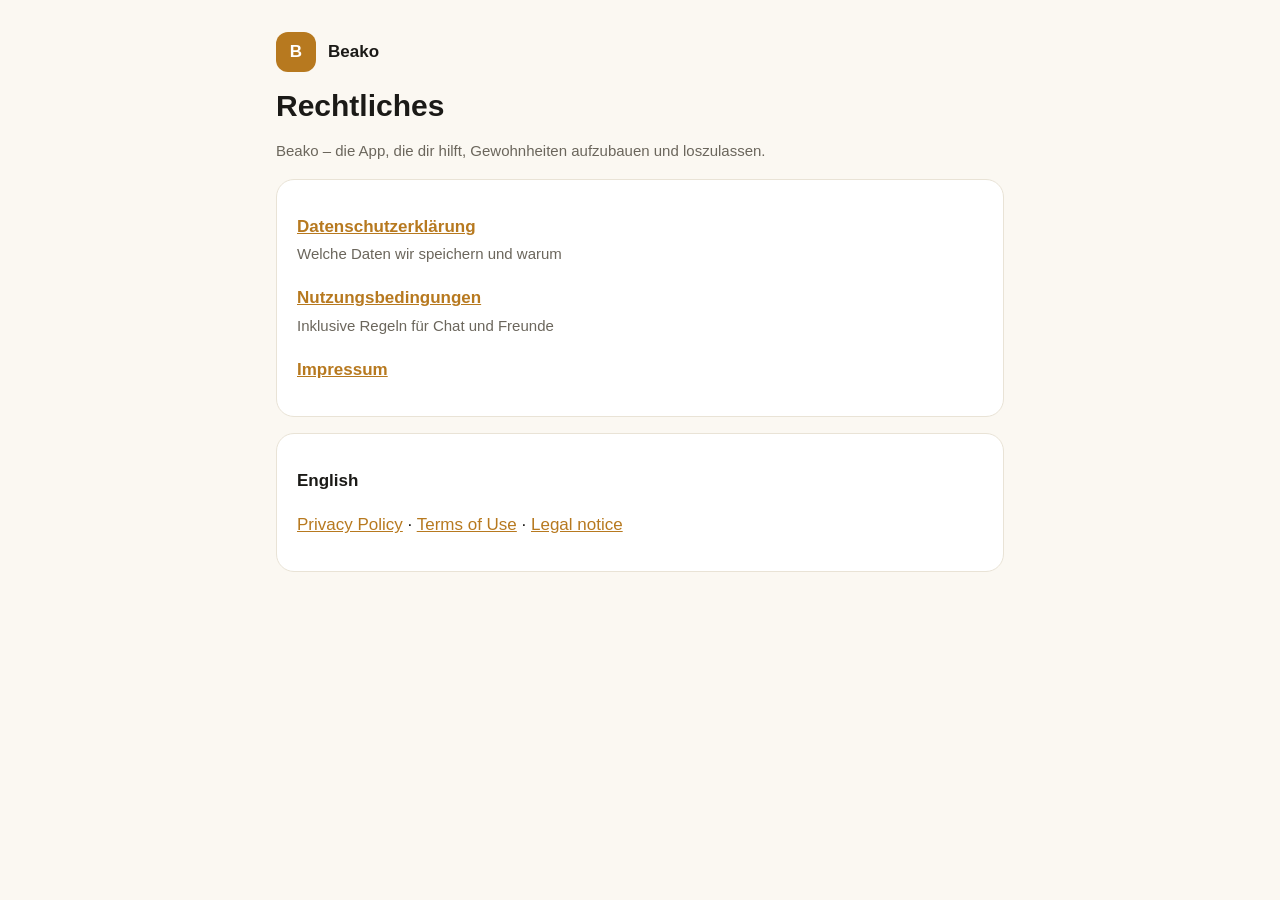
==== index.html @ b6125e5e "Beako legal pages: privacy policy, terms, legal notice (DE/EN)" ====
<!doctype html>
<html lang="de">
<head>
<meta charset="utf-8">
<meta name="viewport" content="width=device-width, initial-scale=1">
<title>Beako – Rechtliches</title>
<link rel="stylesheet" href="style.css">
</head>
<body>
<main>
<header><div class="logo">B</div><strong>Beako</strong></header>
<h1>Rechtliches</h1>
<p class="muted">Beako – die App, die dir hilft, Gewohnheiten aufzubauen und loszulassen.</p>
<div class="card">
<p><a href="datenschutz.html"><strong>Datenschutzerklärung</strong></a><br><span class="muted">Welche Daten wir speichern und warum</span></p>
<p><a href="nutzungsbedingungen.html"><strong>Nutzungsbedingungen</strong></a><br><span class="muted">Inklusive Regeln für Chat und Freunde</span></p>
<p><a href="impressum.html"><strong>Impressum</strong></a></p>
</div>
<div class="card">
<p><strong>English</strong></p>
<p><a href="privacy.html">Privacy Policy</a> · <a href="terms.html">Terms of Use</a> · <a href="impressum.html">Legal notice</a></p>
</div>
</main>
</body>
</html>
---- style.css ----
:root { --bg: #FBF8F2; --text: #1B1A17; --muted: #6B665C; --accent: #B7791F; --card: #FFFFFF; --border: #E9E3D6; --todo: #FDECC8; }
@media (prefers-color-scheme: dark) { :root { --bg: #15140F; --text: #F3EFE6; --muted: #A8A193; --accent: #E8B931; --card: #1F1D17; --border: #2E2B22; --todo: #4A3A12; } }
* { box-sizing: border-box; }
body { margin: 0; background: var(--bg); color: var(--text); font: 17px/1.6 -apple-system, BlinkMacSystemFont, "Segoe UI", Roboto, sans-serif; }
main { max-width: 760px; margin: 0 auto; padding: 32px 16px 64px; }
header { display: flex; align-items: center; gap: 12px; margin-bottom: 8px; }
header .logo { width: 40px; height: 40px; border-radius: 12px; background: var(--accent); color: #fff; display: grid; place-items: center; font-weight: 700; }
h1 { font-size: 30px; line-height: 1.2; margin: 16px 0 4px; }
h2 { font-size: 21px; margin: 36px 0 8px; }
h3 { font-size: 17px; margin: 24px 0 4px; }
p, li { color: var(--text); }
.muted { color: var(--muted); font-size: 15px; }
a { color: var(--accent); }
.card { background: var(--card); border: 1px solid var(--border); border-radius: 18px; padding: 16px 20px; margin: 16px 0; }
.todo { background: var(--todo); padding: 0 4px; border-radius: 4px; }
nav { display: flex; flex-wrap: wrap; gap: 8px 16px; font-size: 15px; margin: 8px 0 24px; }
table { width: 100%; border-collapse: collapse; font-size: 15px; }
td, th { text-align: left; vertical-align: top; padding: 8px 6px; border-bottom: 1px solid var(--border); }
footer { margin-top: 48px; font-size: 14px; color: var(--muted); }
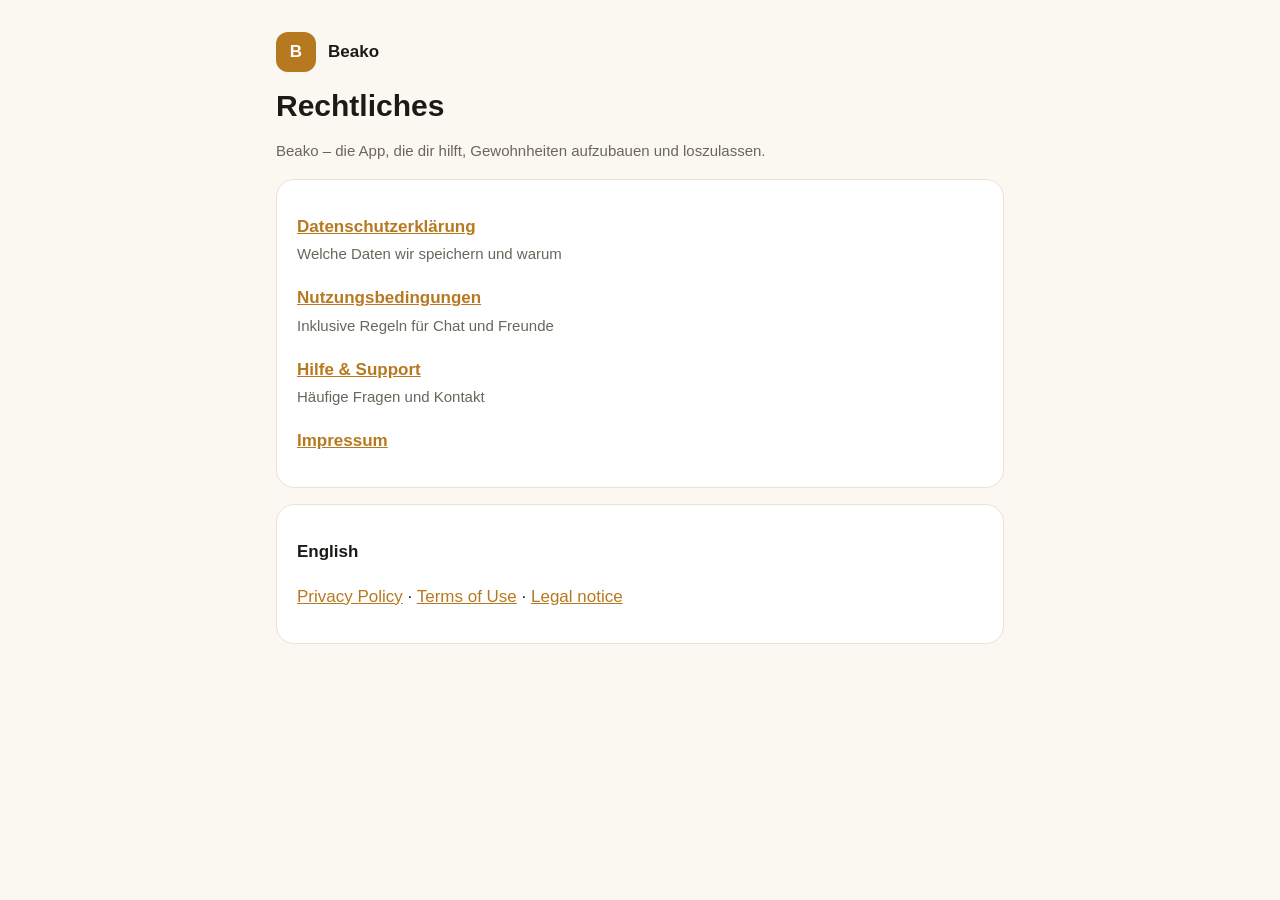
==== commit 3ca78c84: "Add support page" ====
--- a/index.html
+++ b/index.html
@@ -14,6 +14,7 @@
 <div class="card">
 <p><a href="datenschutz.html"><strong>Datenschutzerklärung</strong></a><br><span class="muted">Welche Daten wir speichern und warum</span></p>
 <p><a href="nutzungsbedingungen.html"><strong>Nutzungsbedingungen</strong></a><br><span class="muted">Inklusive Regeln für Chat und Freunde</span></p>
+<p><a href="support.html"><strong>Hilfe &amp; Support</strong></a><br><span class="muted">Häufige Fragen und Kontakt</span></p>
 <p><a href="impressum.html"><strong>Impressum</strong></a></p>
 </div>
 <div class="card">
